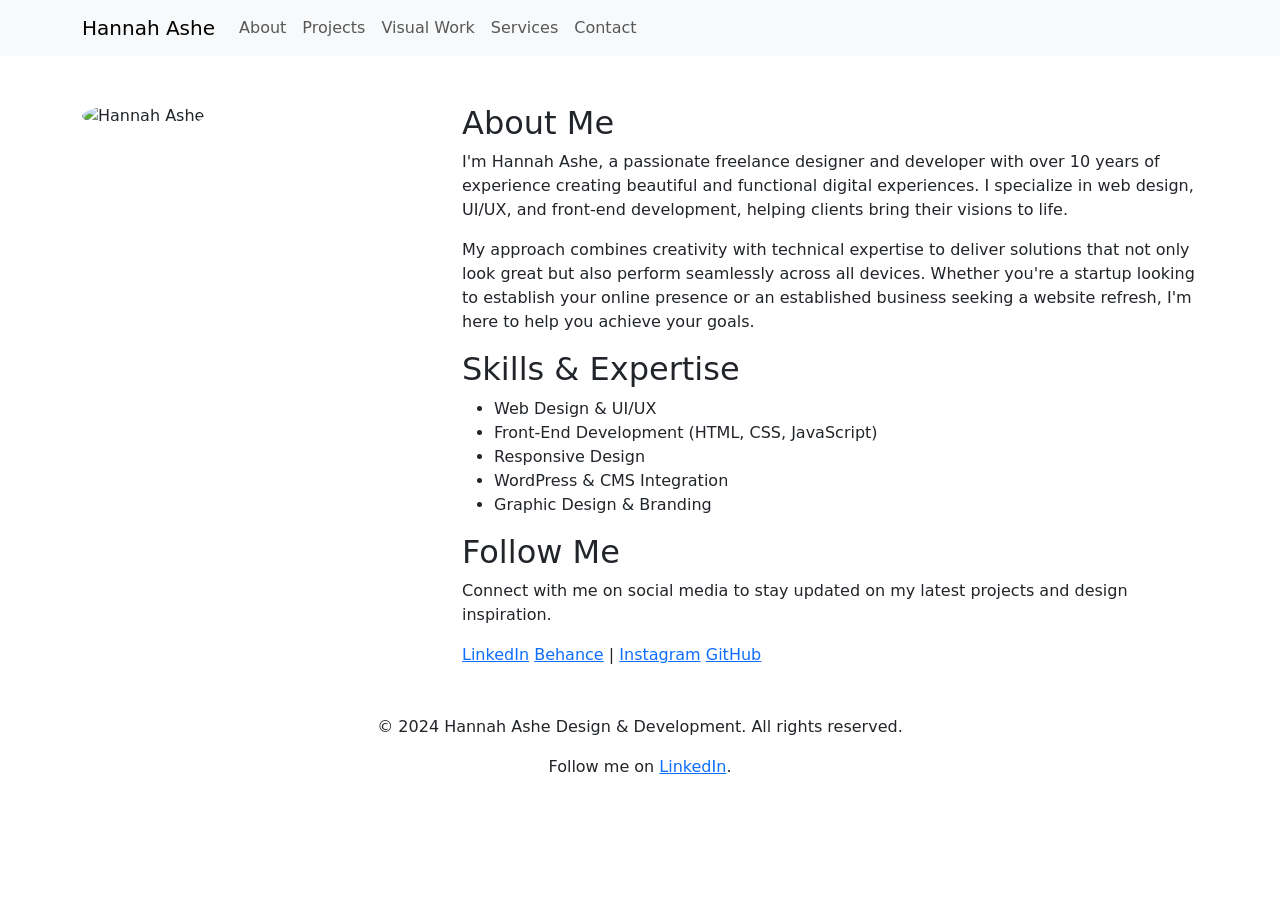
==== about.html @ 5f73d11b "Add about.html with responsive navbar, personal introduction, skills section, and social media links" ====
<!doctype html>
<html lang="en">
  <head>
    <meta charset="UTF-8" />
    <meta name="viewport" content="width=device-width, initial-scale=1.0" />
    <title>Hannah Ashe - Freelance Designer & Developer</title>
    <!-- Bootstrap CSS -->
    <link
      href="https://cdn.jsdelivr.net/npm/bootstrap@5.3.8/dist/css/bootstrap.min.css"
      rel="stylesheet"
      integrity="sha384-sRIl4kxILFvY47J16cr9ZwB07vP4J8+LH7qKQnuqkuIAvNWLzeN8tE5YBujZqJLB"
      crossorigin="anonymous"
    />
    <!-- Custom CSS -->
    <link rel="stylesheet" href="assets/css/styles.css" />
  </head>
  <body>
    <main>
      <header>
        <!-- Bootstrap Responsive Navbar -->
        <nav class="navbar navbar-expand-lg navbar-light bg-light">
          <div class="container">
            <a class="navbar-brand" href="index.html">Hannah Ashe</a>
            <button
              class="navbar-toggler"
              type="button"
              data-bs-toggle="collapse"
              data-bs-target="#navbarNav"
            >
              <span class="navbar-toggler-icon"></span>
            </button>
            <div class="collapse navbar-collapse" id="navbarNav">
              <ul class="navbar-nav">
                <li class="nav-item">
                  <a class="nav-link" href="about.html">About</a>
                </li>
                <li class="nav-item">
                  <a class="nav-link" href="projects.html">Projects</a>
                </li>
                <li class="nav-item">
                  <a class="nav-link" href="visualwork.html">Visual Work</a>
                </li>
                <li class="nav-item">
                  <a class="nav-link" href="services.html">Services</a>
                </li>
                <li class="nav-item">
                  <a class="nav-link" href="contact.html">Contact</a>
                </li>
              </ul>
            </div>
          </div>
        </nav>
      </header>
      <main>
        <section id="about" class="py-5">
          <div class="container">
            <div class="row">
              <div class="col-md-4">
                <img
                  src="assets/images/hannah-ashe-profile.jpg"
                  alt="Hannah Ashe"
                  class="img-fluid rounded-circle mb-4"
                />
              </div>
              <div class="col-md-8">
                <h2>About Me</h2>
                <p>
                  I'm Hannah Ashe, a passionate freelance designer and developer
                  with over 10 years of experience creating beautiful and
                  functional digital experiences. I specialize in web design,
                  UI/UX, and front-end development, helping clients bring their
                  visions to life.
                </p>
                <p>
                  My approach combines creativity with technical expertise to
                  deliver solutions that not only look great but also perform
                  seamlessly across all devices. Whether you're a startup
                  looking to establish your online presence or an established
                  business seeking a website refresh, I'm here to help you
                  achieve your goals.
                </p>
                <h2>Skills & Expertise</h2>
                <ul>
                  <li>Web Design & UI/UX</li>
                  <li>Front-End Development (HTML, CSS, JavaScript)</li>
                  <li>Responsive Design</li>
                  <li>WordPress & CMS Integration</li>
                  <li>Graphic Design & Branding</li>
                </ul>
                <h2>Follow Me</h2>
                <p>
                  Connect with me on social media to stay updated on my latest
                  projects and design inspiration.
                </p>
                <a
                  href="https://www.linkedin.com/in/hannah-ashe"
                  target="_blank"
                  >LinkedIn</a
                >
                <a href="https://www.behance.net/hannahashe" target="_blank"
                  >Behance</a
                >
                |
                <a href="https://www.instagram.com/hannahashe" target="_blank"
                  >Instagram</a
                >
                <a href="https://www.GitHub.com/hannahashe" target="_blank"
                  >GitHub</a
                >
              </div>
            </div>
          </div>
        </section>
      </main>
      <footer>
        <div class="container text-center">
          <p>
            &copy; 2024 Hannah Ashe Design & Development. All rights reserved.
          </p>
          <p>
            Follow me on
            <a href="https://www.linkedin.com/in/hannah-ashe" target="_blank"
              >LinkedIn</a
            >.
          </p>
        </div>
      </footer>
    </main>
    <!-- Bootstrap JS -->
    <script
      src="https://cdn.jsdelivr.net/npm/bootstrap@5.3.8/dist/js/bootstrap.bundle.min.js"
      integrity="sha384-FKyoEForCGlyvwx9Hj09JcYn3nv7wiPVlz7YYwJrWVcXK/BmnVDxM+D2scQbITxI"
      crossorigin="anonymous"
    ></script>
  </body>
</html>
---- assets/css/styles.css ----
/* Custom Styles */

/* Colour Pallet */
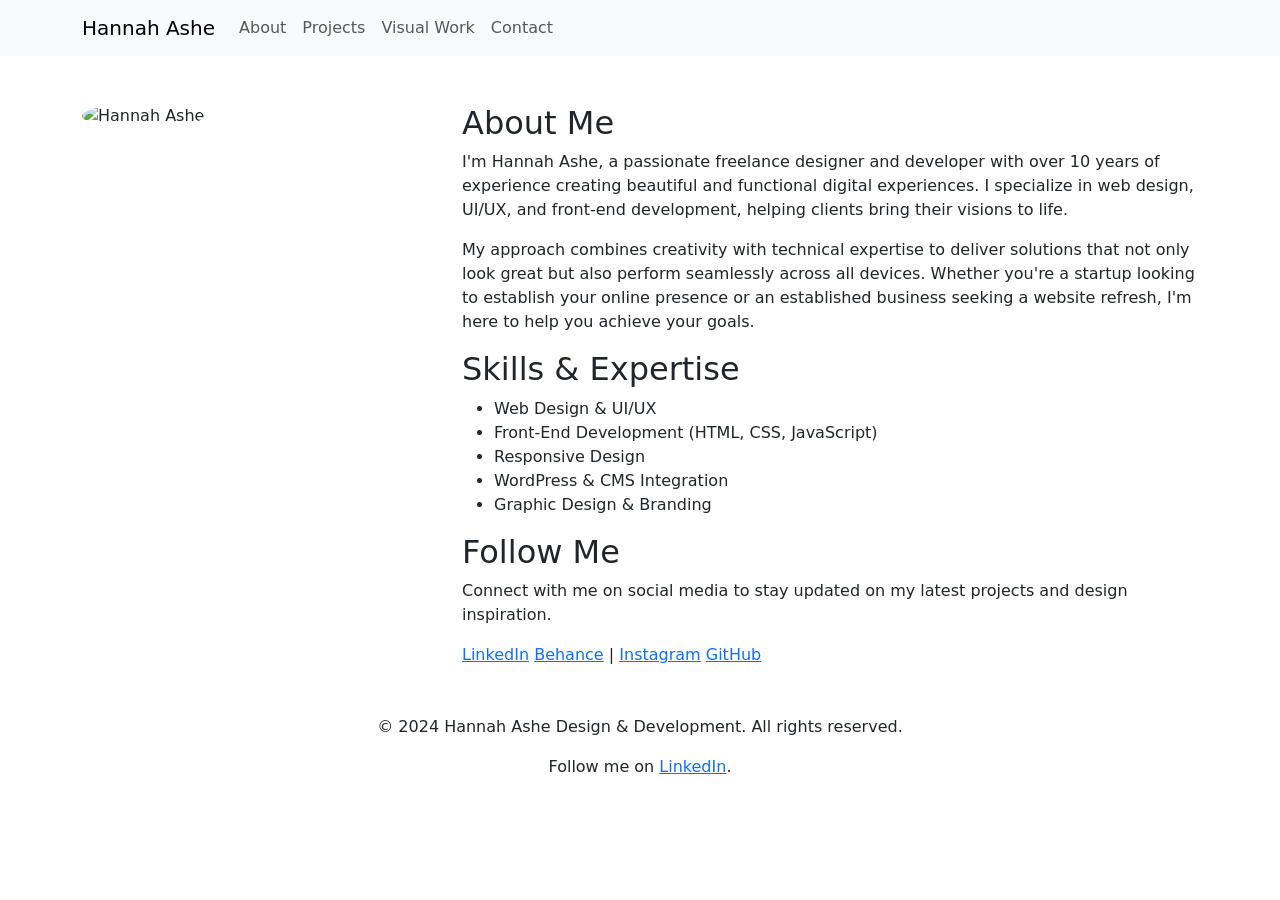
==== commit 0feaebbc: "Remove "Services" link from navigation in multiple HTML files" ====
--- a/about.html
+++ b/about.html
@@ -39,9 +39,6 @@
                 </li>
                 <li class="nav-item">
                   <a class="nav-link" href="visualwork.html">Visual Work</a>
-                </li>
-                <li class="nav-item">
-                  <a class="nav-link" href="services.html">Services</a>
                 </li>
                 <li class="nav-item">
                   <a class="nav-link" href="contact.html">Contact</a>
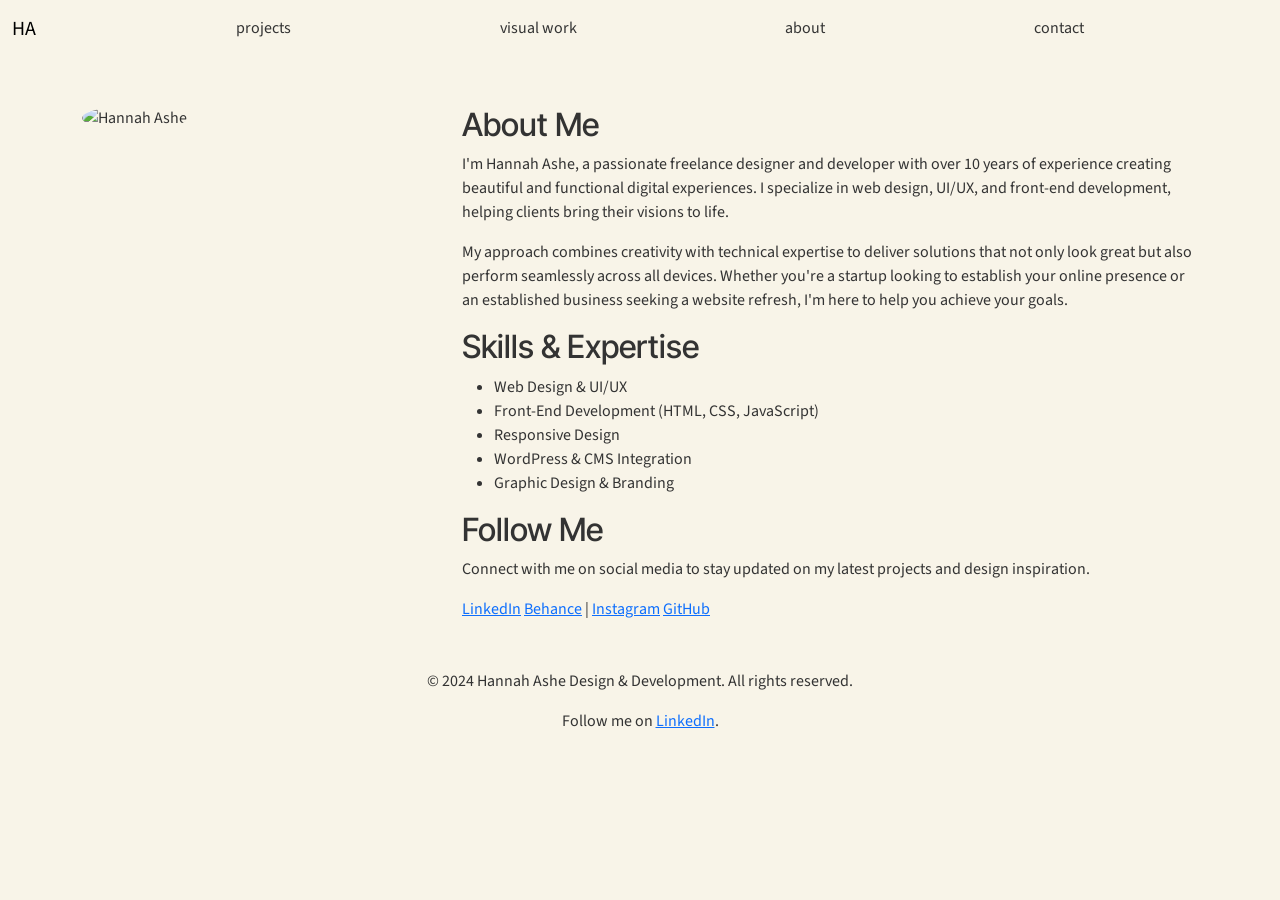
==== commit 8771cd52: "Refactor navigation in multiple HTML files for improved responsiveness and styling consistency" ====
--- a/about.html
+++ b/about.html
@@ -16,29 +16,36 @@
   </head>
   <body>
     <main>
+      <!-- Navigation & Header -->
       <header>
-        <!-- Bootstrap Responsive Navbar -->
-        <nav class="navbar navbar-expand-lg navbar-light bg-light">
-          <div class="container">
-            <a class="navbar-brand" href="index.html">Hannah Ashe</a>
+        <!-- Responsive Bootstrap 6 Navbar center aligned -->
+        <nav class="navbar navbar-expand-lg bg-light">
+          <div class="container-fluid">
+            <a class="navbar-brand" href="#">HA</a>
             <button
               class="navbar-toggler"
               type="button"
               data-bs-toggle="collapse"
               data-bs-target="#navbarNav"
+              aria-controls="navbarNav"
+              aria-expanded="false"
+              aria-label="Toggle navigation"
             >
               <span class="navbar-toggler-icon"></span>
             </button>
-            <div class="collapse navbar-collapse" id="navbarNav">
-              <ul class="navbar-nav">
-                <li class="nav-item">
-                  <a class="nav-link" href="about.html">About</a>
-                </li>
+            <div
+              class="collapse navbar-collapse justify-content-center"
+              id="navbarNav"
+            >
+              <ul class="navbar-nav w-100 justify-content-evenly nav-underline">
                 <li class="nav-item">
                   <a class="nav-link" href="projects.html">Projects</a>
                 </li>
                 <li class="nav-item">
                   <a class="nav-link" href="visualwork.html">Visual Work</a>
+                </li>
+                <li class="nav-item">
+                  <a class="nav-link" href="about.html">About</a>
                 </li>
                 <li class="nav-item">
                   <a class="nav-link" href="contact.html">Contact</a>
--- a/assets/css/styles.css
+++ b/assets/css/styles.css
@@ -1,3 +1,112 @@
-/* Custom Styles */
+/* Google Fonts */
+@import url("https://fonts.googleapis.com/css2?family=Inter+Tight:ital,wght@0,100..900;1,100..900&family=Source+Sans+3:ital,wght@0,200..900;1,200..900&display=swap");
 
 /* Colour Pallet */
+:root {
+  --dark-cyan: #6b9797ff;
+  --floral-white: #f8f4e8ff;
+  --cherry-blossom: #ffb6c1ff;
+  --graphite: #333333ff;
+  --palm-leaf: #8a9a5bff;
+}
+
+/* Global Variables */
+/* Headings */
+
+h1,
+h2,
+h3,
+h4,
+h5,
+h6 {
+  font-family: "Inter Tight", sans-serif;
+  color: var(--graphite);
+}
+
+/* Body */
+body {
+  font-family: "Source Sans 3", sans-serif;
+  background-color: var(--floral-white);
+  color: var(--graphite);
+  margin: 0;
+  padding: 0;
+}
+
+.card {
+  background-color: var(--floral-white);
+  border: 1px solid var(--graphite);
+  border-radius: 8px;
+  padding: 16px;
+  margin: 16px;
+  box-shadow: 0 4px 8px rgba(0, 0, 0, 0.1);
+}
+
+.navbar {
+  background: var(--floral-white) !important;
+}
+.navbar .nav-link {
+  color: var(--graphite) !important;
+  text-transform: lowercase !important;
+}
+.navbar .nav-link:hover {
+  color: var(--palm-leaf) !important;
+  transition: ease-in-out 0.3s;
+}
+
+#hero {
+  background-color: var(--floral-white);
+  background-image: url(../images/hero1.png);
+  background-repeat: no-repeat;
+  background-position: center;
+  background-size: cover;
+  height: 500px;
+  display: flex;
+  justify-content: center;
+  align-items: center;
+}
+
+#hero h2 {
+  margin-bottom: 20px;
+  color: var(--floral-white);
+}
+
+#hero p {
+  margin-bottom: 30px;
+  color: var(--floral-white);
+}
+
+#hero-overlay {
+  padding: 20px;
+  border-radius: 1px;
+  border: 2px solid var(--floral-white);
+}
+
+.btn-custom-primary {
+  background-color: var(--floral-white);
+  color: var(--palm-leaf);
+  border: none;
+  padding: 10px 20px;
+  border-radius: 4px;
+  text-decoration: none;
+}
+
+.btn-custom-primary:hover {
+  background-color: var(--palm-leaf);
+  color: var(--floral-white);
+  transition: ease-in-out 0.3s;
+}
+
+.btn-custom-secondary {
+  background-color: var(--palm-leaf);
+  color: var(--floral-white);
+  border: none;
+  padding: 10px 20px;
+  border-radius: 4px;
+  text-decoration: none;
+}
+
+.btn-custom-secondary:hover {
+  background-color: var(--floral-white);
+  color: var(--palm-leaf);
+  transition: ease-in-out 0.3s;
+}
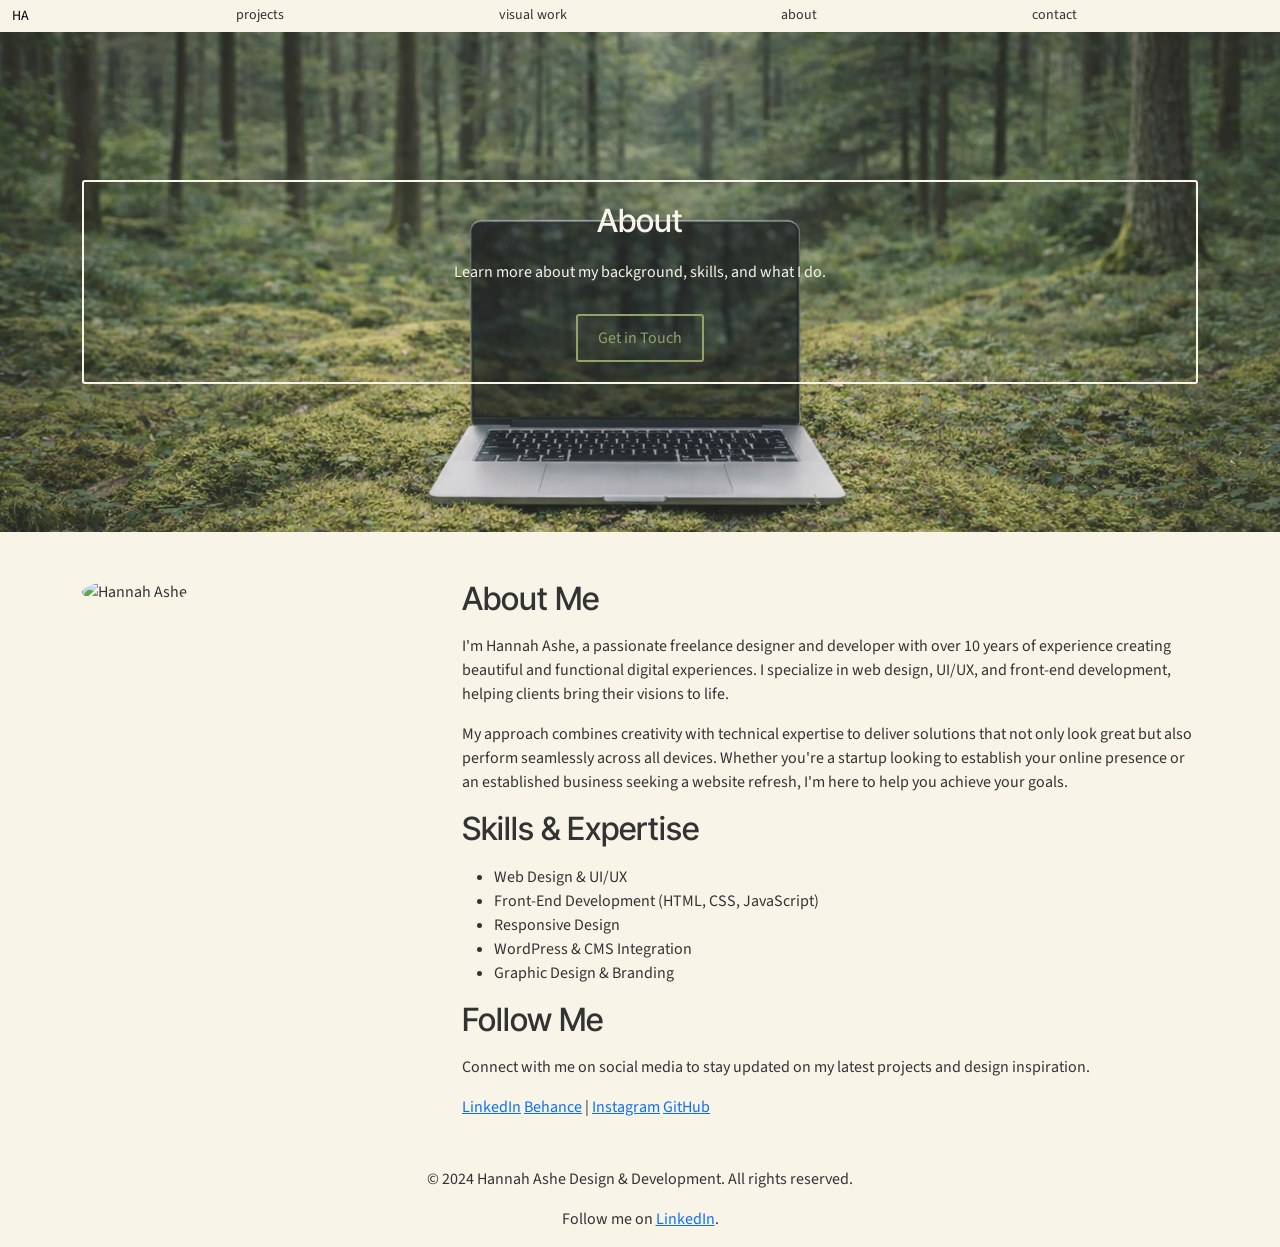
==== commit 34083d6d: "Add hero sections to about, contact, projects, and visual work pages for enhanced user engagement" ====
--- a/about.html
+++ b/about.html
@@ -21,7 +21,7 @@
         <!-- Responsive Bootstrap 6 Navbar center aligned -->
         <nav class="navbar navbar-expand-lg bg-light">
           <div class="container-fluid">
-            <a class="navbar-brand" href="#">HA</a>
+            <a class="navbar-brand" href="index.html">HA</a>
             <button
               class="navbar-toggler"
               type="button"
@@ -56,6 +56,17 @@
         </nav>
       </header>
       <main>
+        <section id="hero">
+          <div class="container text-center">
+            <div id="hero-overlay">
+              <h2>About</h2>
+              <p>Learn more about my background, skills, and what I do.</p>
+              <a href="contact.html" class="btn btn-custom-project"
+                >Get in Touch</a
+              >
+            </div>
+          </div>
+        </section>
         <section id="about" class="py-5">
           <div class="container">
             <div class="row">
